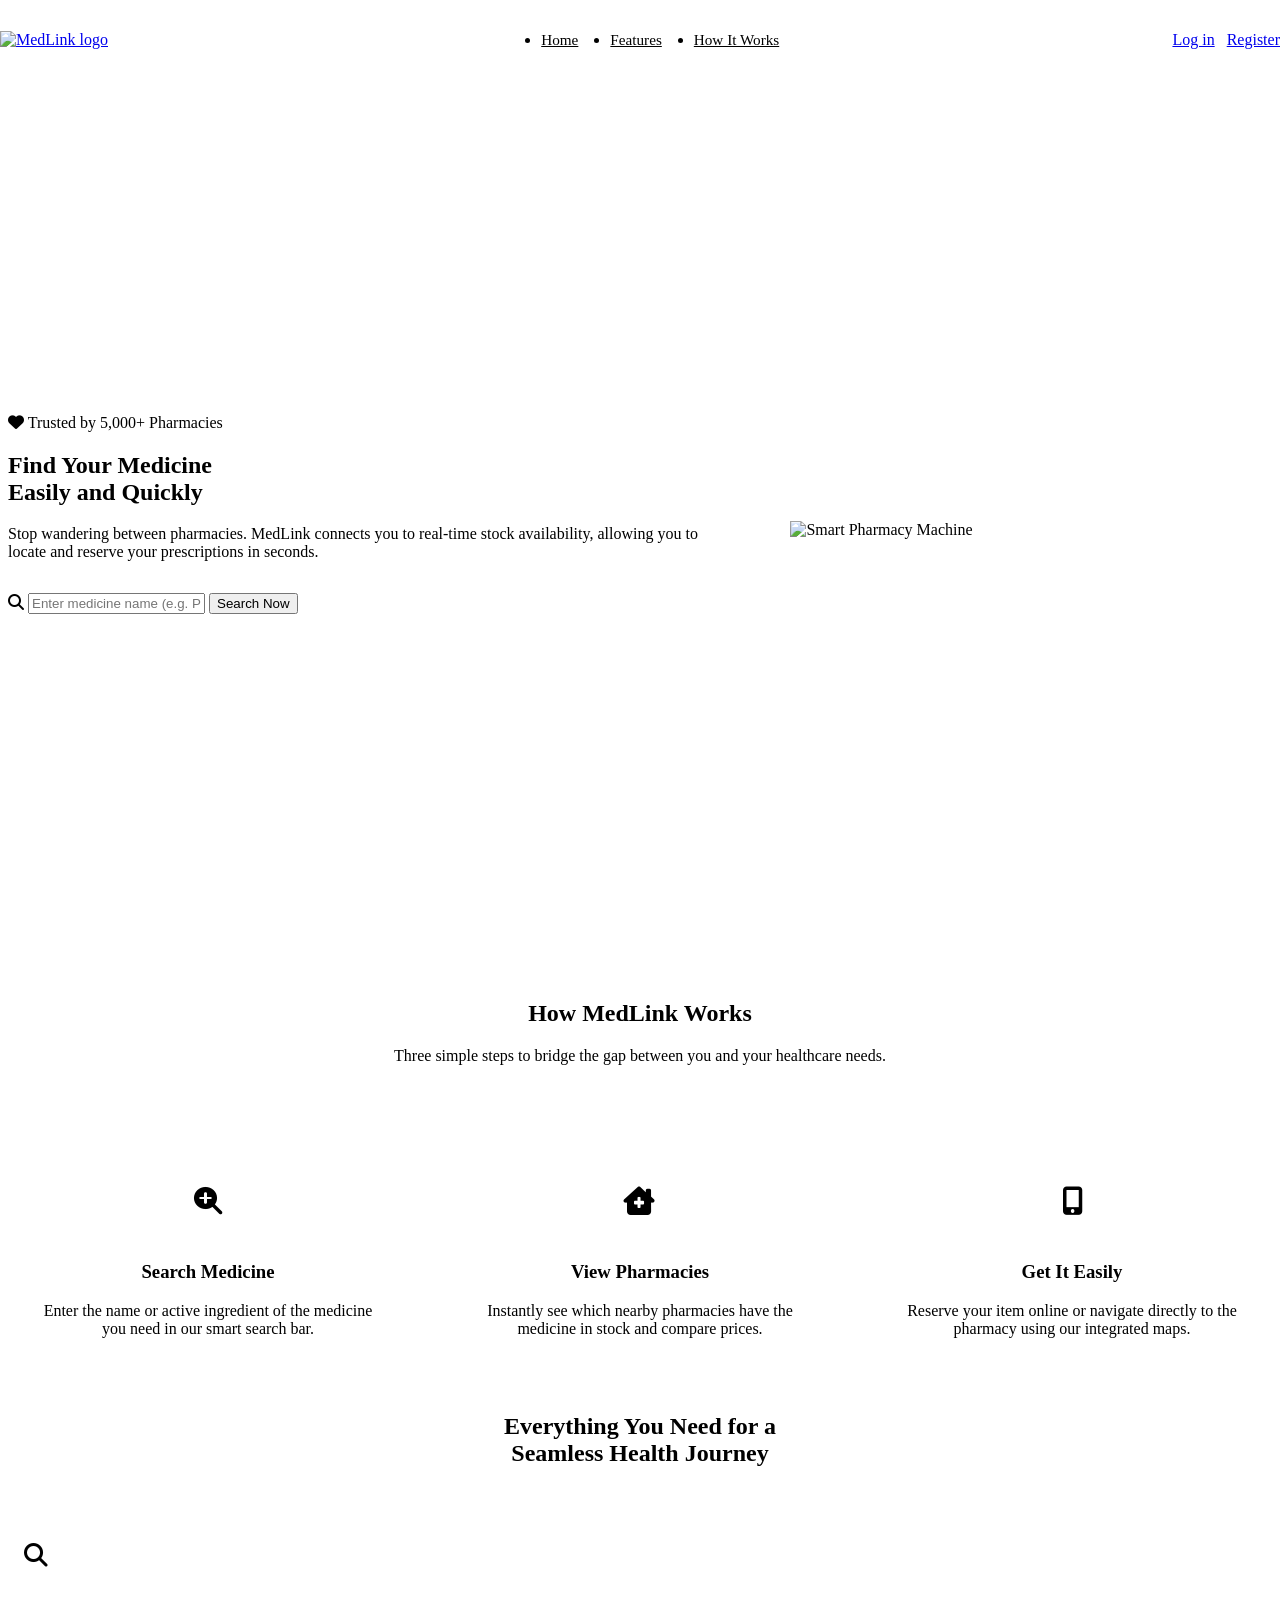
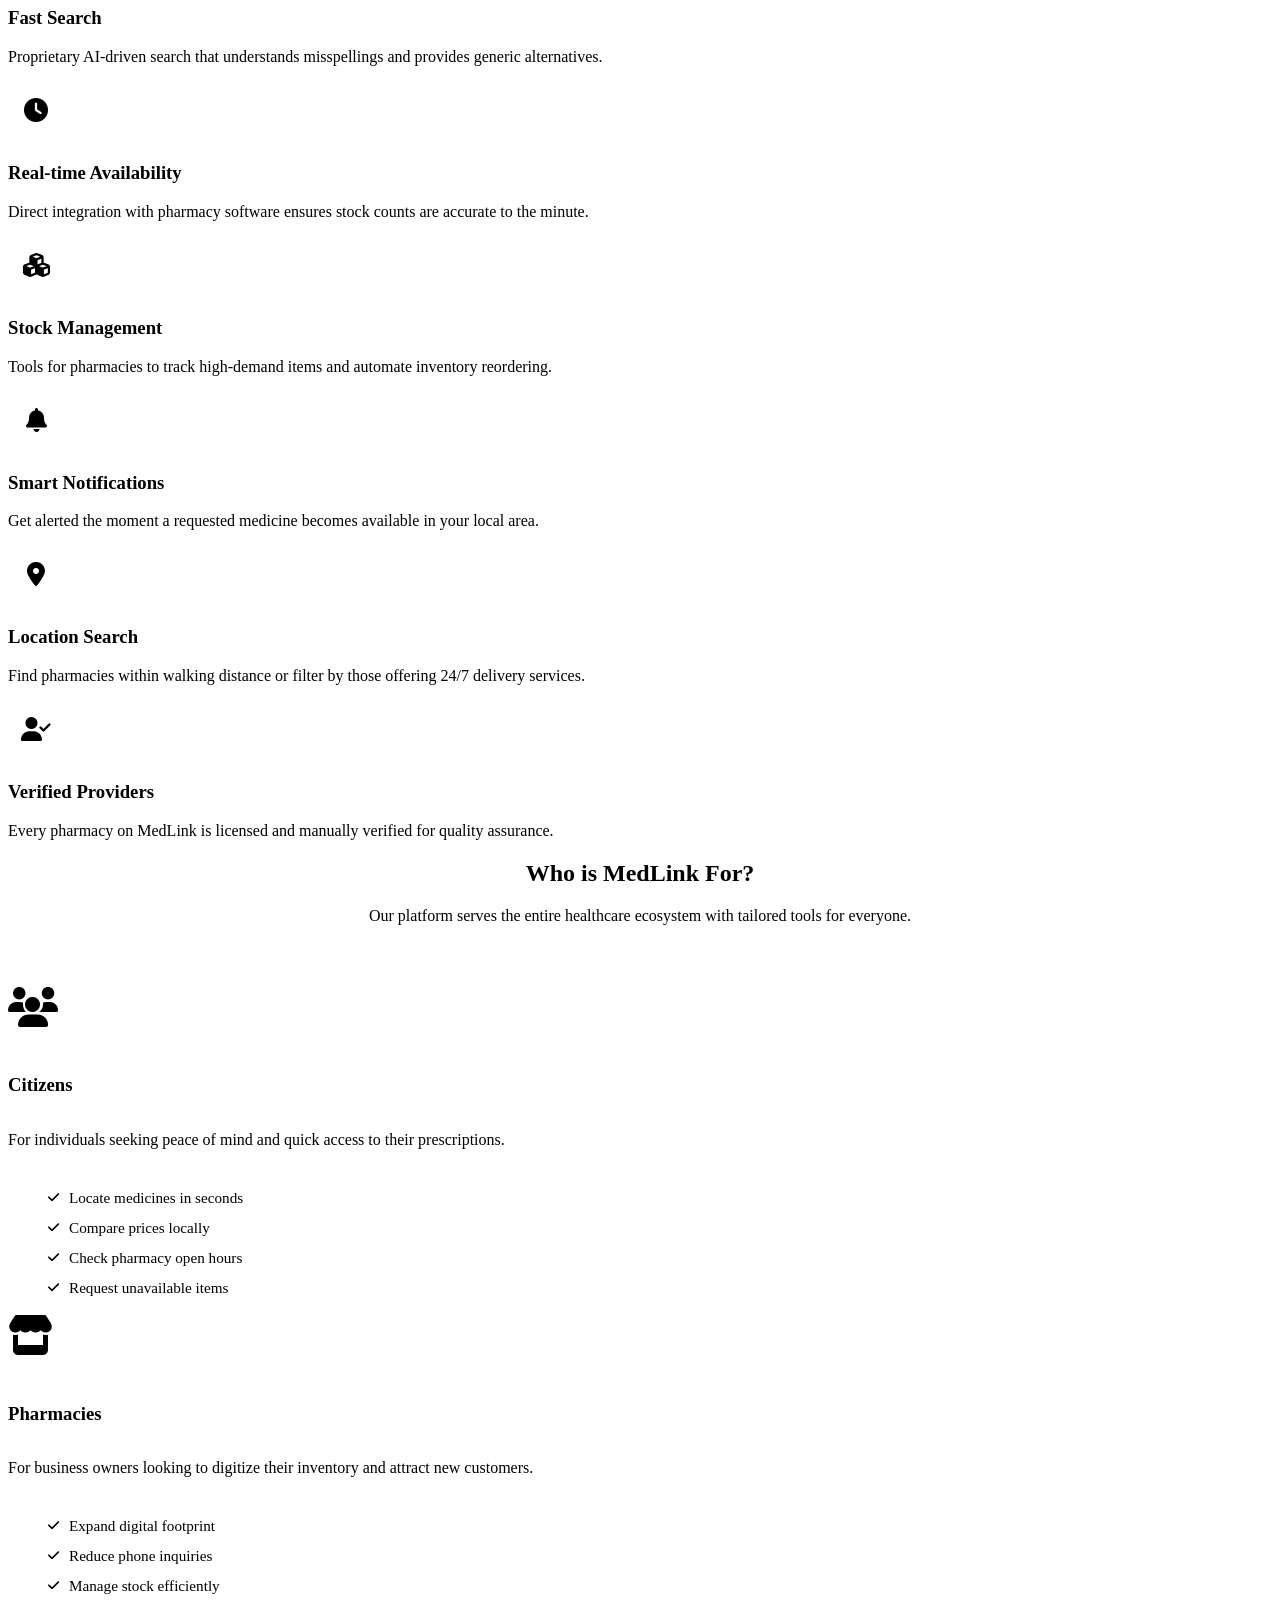
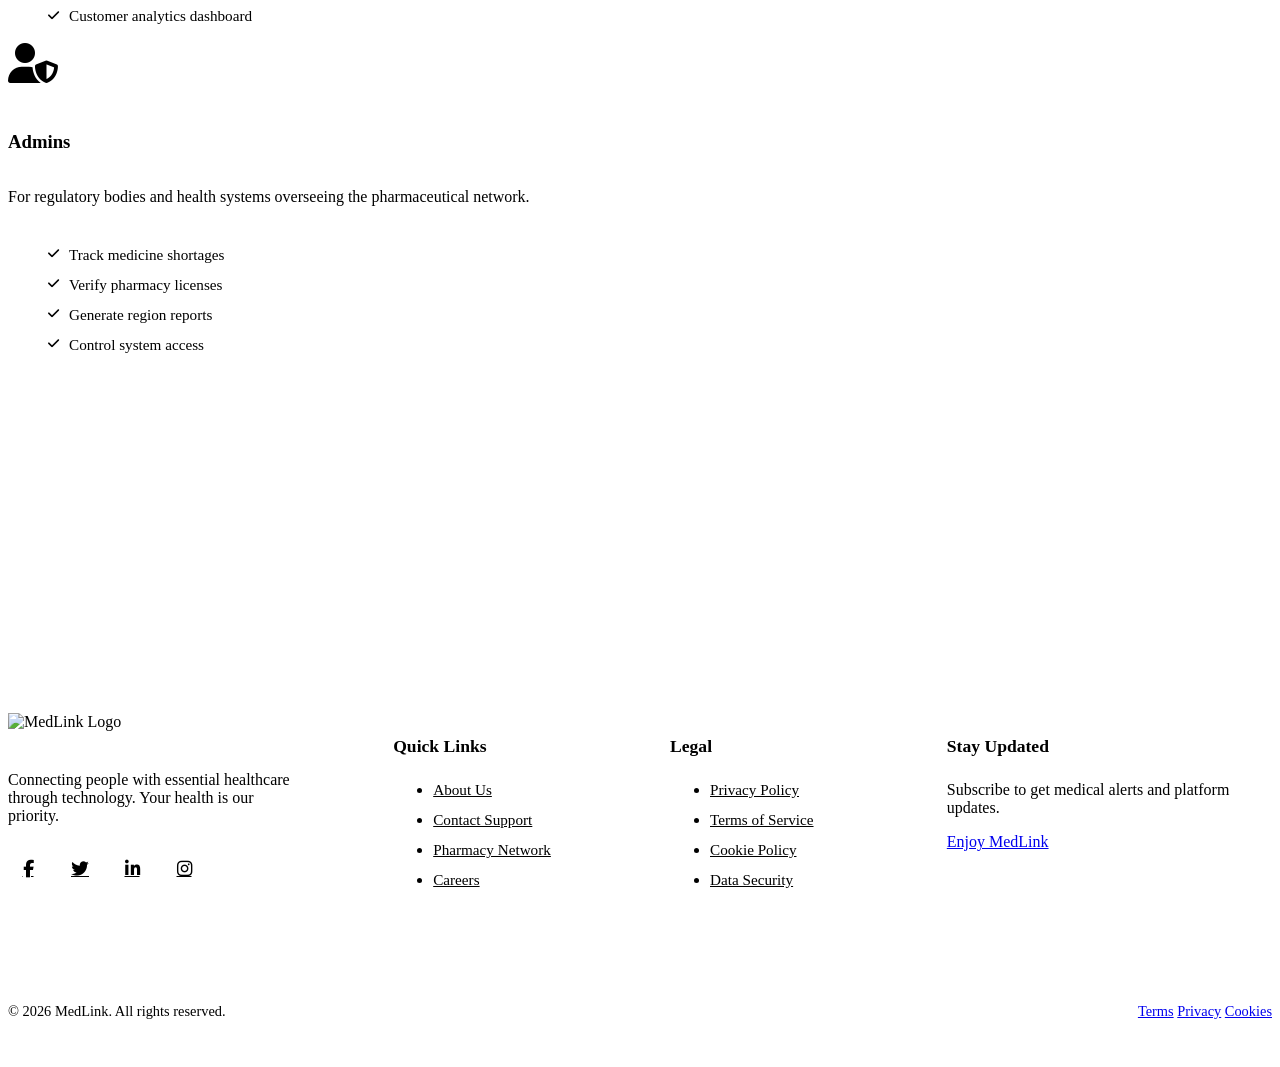
==== frontend/index.html @ 06c96917 "feat: implement citizen dashboard UI with responsive navigation, search functionality, and modern ca" ====
<!doctype html>
<html lang="en">
  <head>
    <meta charset="UTF-8" />
    <meta name="viewport" content="width=device-width, initial-scale=1.0" />
    <meta
      name="description"
      content="MedLink helps you find available medicines in nearby pharmacies quickly and easily."
    />
    <link rel="icon" href="images/favicon.ico" />
    <title>MedLink - Find Your Medicine Easily</title>
    <!-- icon -->
    <link
      rel="stylesheet"
      href="https://cdnjs.cloudflare.com/ajax/libs/font-awesome/6.4.0/css/all.min.css"
    />
    <!-- font -->
    <link
      href="https://fonts.googleapis.com/css2?family=Inter:wght@400;600&family=Outfit:wght@500;700&display=swap"
      rel="stylesheet"
    />
    <!-- import global css -->
    <link rel="stylesheet" href="css/global.css" />
    <link rel="stylesheet" href="css/home.css" />
  </head>
  <body>
    <header>
      <div class="container">
        <a href="#"
          ><img src="images/logo.png" alt="MedLink logo" class="logo"
        /></a>
        <nav>
          <ul class="nav-links" id="homeNavLinks">
            <li><a href="#Home">Home</a></li>
            <li><a href="#Features">Features</a></li>
            <li><a href="#How-Work">How It Works</a></li>
            <li class="mobile-auth-link"><a href="login.html">Log in</a></li>
            <li class="mobile-auth-link">
              <a href="register.html">Register</a>
            </li>
          </ul>
        </nav>
        <div class="auth-buttons">
          <a href="login.html" class="btn btn-accent">Log in</a>
          <a href="register.html" class="btn btn-primary">Register</a>
        </div>
        <button class="home-menu-btn" id="homeMenuBtn" aria-label="Toggle menu">
          <i class="fas fa-bars"></i>
        </button>
      </div>
    </header>

    <main>
      <!-- Hero Section -->
      <section id="Home" class="hero container">
        <div class="hero-content">
          <div class="badge badge-accent">
            <i class="fas fa-heart"></i> Trusted by 5,000+ Pharmacies
          </div>
          <h1>
            Find Your <span>Medicine</span><br />
            Easily and Quickly
          </h1>
          <p>
            Stop wandering between pharmacies. MedLink connects you to real-time
            stock availability, allowing you to locate and reserve your
            prescriptions in seconds.
          </p>
         
            <div class="search-container">
              <div class="input-group">
                <i class="fas fa-search"></i>
                <input
                  type="text"
                  class="input"
                  placeholder="Enter medicine name (e.g. Paracetamol)..."
                />
                <button class="btn btn-primary">Search Now</button>
              </div>
            </div>
          
        </div>
        <div class="hero-image">
          <img src="images/hero-machine.png" alt="Smart Pharmacy Machine" />
        </div>
      </section>

      <!-- How It Works Section -->
      <section id="How-Work" class="section container">
        <div class="section-header">
          <h2>How MedLink Works</h2>
          <p>
            Three simple steps to bridge the gap between you and your healthcare
            needs.
          </p>
        </div>
        <div class="steps-container">
          <div class="step-item">
            <div class="step-icon">
              <i class="fas fa-search-plus"></i>
              <div class="step-number">01</div>
            </div>
            <h3>Search Medicine</h3>
            <p>
              Enter the name or active ingredient of the medicine you need in
              our smart search bar.
            </p>
          </div>
          <div class="step-item">
            <div class="step-icon">
              <i class="fas fa-clinic-medical"></i>
              <div class="step-number">02</div>
            </div>
            <h3>View Pharmacies</h3>
            <p>
              Instantly see which nearby pharmacies have the medicine in stock
              and compare prices.
            </p>
          </div>
          <div class="step-item">
            <div class="step-icon">
              <i class="fas fa-mobile-alt"></i>
              <div class="step-number">03</div>
            </div>
            <h3>Get It Easily</h3>
            <p>
              Reserve your item online or navigate directly to the pharmacy
              using our integrated maps.
            </p>
          </div>
        </div>
      </section>

      <!-- Features Section -->
      <section id="Features" class="section container">
        <div class="section-header">
          <h2>Everything You Need for a<br />Seamless Health Journey</h2>
        </div>
        <div class="grid grid-3">
          <div class="card">
            <div class="feature-icon"><i class="fas fa-search"></i></div>
            <h3>Fast Search</h3>
            <p>
              Proprietary AI-driven search that understands misspellings and
              provides generic alternatives.
            </p>
          </div>
          <div class="card">
            <div class="feature-icon"><i class="fas fa-clock"></i></div>
            <h3>Real-time Availability</h3>
            <p>
              Direct integration with pharmacy software ensures stock counts are
              accurate to the minute.
            </p>
          </div>
          <div class="card">
            <div class="feature-icon"><i class="fas fa-cubes"></i></div>
            <h3>Stock Management</h3>
            <p>
              Tools for pharmacies to track high-demand items and automate
              inventory reordering.
            </p>
          </div>
          <div class="card">
            <div class="feature-icon"><i class="fas fa-bell"></i></div>
            <h3>Smart Notifications</h3>
            <p>
              Get alerted the moment a requested medicine becomes available in
              your local area.
            </p>
          </div>
          <div class="card">
            <div class="feature-icon">
              <i class="fas fa-map-marker-alt"></i>
            </div>
            <h3>Location Search</h3>
            <p>
              Find pharmacies within walking distance or filter by those
              offering 24/7 delivery services.
            </p>
          </div>
          <div class="card">
            <div class="feature-icon"><i class="fas fa-user-check"></i></div>
            <h3>Verified Providers</h3>
            <p>
              Every pharmacy on MedLink is licensed and manually verified for
              quality assurance.
            </p>
          </div>
        </div>
      </section>

      <!-- Target Audience Section -->
      <section class="section container">
        <div class="section-header">
          <h2>Who is MedLink For?</h2>
          <p>
            Our platform serves the entire healthcare ecosystem with tailored
            tools for everyone.
          </p>
        </div>
        <div class="grid grid-3">
          <div class="card audience-card">
            <div class="audience-icon"><i class="fas fa-users"></i></div>
            <h3>Citizens</h3>
            <p>
              For individuals seeking peace of mind and quick access to their
              prescriptions.
            </p>
            <ul class="audience-list">
              <li><i class="fas fa-check"></i> Locate medicines in seconds</li>
              <li><i class="fas fa-check"></i> Compare prices locally</li>
              <li><i class="fas fa-check"></i> Check pharmacy open hours</li>
              <li><i class="fas fa-check"></i> Request unavailable items</li>
            </ul>
          </div>
          <div class="card audience-card">
            <div class="audience-icon"><i class="fas fa-store"></i></div>
            <h3>Pharmacies</h3>
            <p>
              For business owners looking to digitize their inventory and
              attract new customers.
            </p>
            <ul class="audience-list">
              <li><i class="fas fa-check"></i> Expand digital footprint</li>
              <li><i class="fas fa-check"></i> Reduce phone inquiries</li>
              <li><i class="fas fa-check"></i> Manage stock efficiently</li>
              <li><i class="fas fa-check"></i> Customer analytics dashboard</li>
            </ul>
          </div>
          <div class="card audience-card">
            <div class="audience-icon">
              <i class="fas fa-user-shield"></i>
            </div>
            <h3>Admins</h3>
            <p>
              For regulatory bodies and health systems overseeing the
              pharmaceutical network.
            </p>
            <ul class="audience-list">
              <li><i class="fas fa-check"></i> Track medicine shortages</li>
              <li><i class="fas fa-check"></i> Verify pharmacy licenses</li>
              <li><i class="fas fa-check"></i> Generate region reports</li>
              <li><i class="fas fa-check"></i> Control system access</li>
            </ul>
          </div>
        </div>
      </section>

      <!-- Pharmacy Banner -->
      <section class="section container">
        <div class="banner">
          <div>
            <h2>Are you a pharmacy?</h2>
            <p>
              Join MedLink today and reach thousands of customers in your area.
              Modernize your stock management for free.
            </p>
          </div>
          <a href="register.html" class="btn btn-white">
            Register as Pharmacy <i class="fas fa-arrow-right"></i>
          </a>
        </div>
      </section>
    </main>

    <footer>
      <div class="container">
        <div class="footer-grid">
          <div>
            <img src="images/logo.png" alt="MedLink Logo" class="footer-logo" />
            <p class="footer-description">
              Connecting people with essential healthcare through technology.
              Your health is our priority.
            </p>
            <div class="social-links">
              <a href="#"><i class="fab fa-facebook-f"></i></a>
              <a href="#"><i class="fab fa-twitter"></i></a>
              <a href="#"><i class="fab fa-linkedin-in"></i></a>
              <a href="#"><i class="fab fa-instagram"></i></a>
            </div>
          </div>
          <div>
            <h4 class="footer-heading">Quick Links</h4>
            <ul class="footer-links">
              <li><a href="#">About Us</a></li>
              <li><a href="#">Contact Support</a></li>
              <li><a href="#">Pharmacy Network</a></li>
              <li><a href="#">Careers</a></li>
            </ul>
          </div>
          <div>
            <h4 class="footer-heading">Legal</h4>
            <ul class="footer-links">
              <li><a href="#">Privacy Policy</a></li>
              <li><a href="#">Terms of Service</a></li>
              <li><a href="#">Cookie Policy</a></li>
              <li><a href="#">Data Security</a></li>
            </ul>
          </div>
          <div>
            <h4 class="footer-heading">Stay Updated</h4>
            <p>Subscribe to get medical alerts and platform updates.</p>
            <a href="register.html" class="btn btn-primary">Enjoy MedLink</a>
          </div>
        </div>
        <div class="footer-bottom">
          <p>&copy; 2026 MedLink. All rights reserved.</p>
          <div class="flex gap-md">
            <a href="#">Terms</a>
            <a href="#">Privacy</a>
            <a href="#">Cookies</a>
          </div>
        </div>
      </div>
    </footer>

    <script>
      // Mobile menu toggle for home page
      const homeMenuBtn = document.getElementById("homeMenuBtn");
      const homeNavLinks = document.getElementById("homeNavLinks");
      if (homeMenuBtn && homeNavLinks) {
        homeMenuBtn.addEventListener("click", () => {
          homeNavLinks.classList.toggle("active");
          const icon = homeMenuBtn.querySelector("i");
          icon.classList.toggle("fa-bars");
          icon.classList.toggle("fa-times");
        });
        // Close menu when a link is clicked
        homeNavLinks.querySelectorAll("a").forEach((link) => {
          link.addEventListener("click", () => {
            homeNavLinks.classList.remove("active");
            const icon = homeMenuBtn.querySelector("i");
            icon.classList.add("fa-bars");
            icon.classList.remove("fa-times");
          });
        });
      }
    </script>
  </body>
</html>
---- frontend/css/home.css ----
/* Header & Navigation */
header {
  position: fixed;
  top: 0;
  left: 0;
  width: 100%;
  z-index: 1000;
  height: 80px;
  background: rgba(255, 255, 255, 0.85);
  backdrop-filter: blur(12px);
  border-bottom: 1px solid var(--border);
  display: flex;
  align-items: center;
}

header .container {
  display: flex;
  justify-content: space-between;
  align-items: center;
  width: 100%;
}

.nav-links {
  display: flex;
  gap: 32px;
}

.nav-links a {
  font-weight: 500;
  color: var(--text-main);
  font-size: 0.95rem;
}

.nav-links a:hover {
  color: var(--accent);
}

.auth-buttons {
  display: flex;
  gap: 12px;
}

/* Mobile Menu Toggle */
.home-menu-btn {
  display: none;
  background: none;
  border: none;
  font-size: 1.5rem;
  color: var(--text-heading);
  cursor: pointer;
  padding: 8px;
}

/* Mobile auth links hidden on desktop */
.mobile-auth-link {
  display: none;
}

/* Hero Section */
.hero {
  min-height: calc(100vh - 80px);
  margin-top: 80px;
  display: flex;
  align-items: center;
  gap: 60px;
  padding-top: 40px;
  padding-bottom: 40px;
}

.hero-content {
  flex: 1.2;
}

.hero-content h1 span {
  color: var(--accent);
}

.hero-image {
  flex: 0.8;
  position: relative;
  display: flex;
  justify-content: flex-end;
}

.hero-image img {
  width: 100%;
  max-width: 500px;
  border-radius: var(--radius-lg);
  box-shadow: var(--shadow-xl);
  animation: float 6s ease-in-out infinite;
}

@keyframes float {
  0%,
  100% {
    transform: translateY(0);
  }
  50% {
    transform: translateY(-20px);
  }
}

.search-container {
  max-width:100%;
  margin: 32px 0;
}

.social-proof {
  display: flex;
  align-items: center;
  gap: 16px;
}

.user-avatars {
  display: flex;
}

.user-avatars img {
  width: 36px;
  height: 36px;
  border-radius: 50%;
  border: 2px solid var(--bg-card);
  margin-left: -12px;
  object-fit: cover;
}

.user-avatars img:first-child {
  margin-left: 0;
}

.social-proof-text {
  font-size: 0.9rem;
  color: var(--text-muted);
  font-weight: 500;
}

.social-proof-text span {
  color: var(--text-heading);
  font-weight: 700;
}

/* How It Works Section */
.section-header {
  text-align: center;
  max-width: 700px;
  margin: 0 auto 60px;
}

/* Steps */
.steps-container {
  display: grid;
  grid-template-columns: repeat(3, 1fr);
  gap: 32px;
  position: relative;
}

.step-item {
  text-align: center;
  background: var(--bg-card);
  padding: 40px 24px;
  border-radius: var(--radius-lg);
  border: 1px solid var(--border);
  transition: var(--transition);
}

.step-item:hover {
  border-color: var(--accent-soft);
  box-shadow: var(--shadow-lg);
}

.step-icon {
  width: 72px;
  height: 72px;
  background: var(--accent-soft);
  color: var(--accent);
  border-radius: 20px;
  display: flex;
  align-items: center;
  justify-content: center;
  margin: 0 auto 24px;
  font-size: 1.75rem;
  position: relative;
}

.step-number {
  position: absolute;
  top: -8px;
  right: -8px;
  background: var(--success);
  color: white;
  width: 28px;
  height: 28px;
  border-radius: 50%;
  font-size: 0.75rem;
  display: flex;
  align-items: center;
  justify-content: center;
  font-weight: 800;
  border: 4px solid var(--bg-card);
}

/* Features Section */
.feature-icon {
  width: 56px;
  height: 56px;
  background: var(--accent-soft);
  color: var(--accent);
  border-radius: 16px;
  display: flex;
  align-items: center;
  justify-content: center;
  margin-bottom: 24px;
  font-size: 1.5rem;
}

/* Audience Section */
.audience-card {
  display: flex;
  flex-direction: column;
}

.audience-icon {
  font-size: 2.5rem;
  color: var(--accent);
  margin-bottom: 24px;
}

.audience-list {
  margin-top: 24px;
  display: flex;
  flex-direction: column;
  gap: 12px;
}

.audience-list li {
  display: flex;
  align-items: center;
  gap: 10px;
  font-size: 0.95rem;
  color: var(--text-muted);
}

.audience-list li i {
  color: var(--success);
  font-size: 0.8rem;
}

/* Banner */
.banner {
  background: linear-gradient(135deg, var(--primary), var(--accent));
  padding: 80px 60px;
  border-radius: var(--radius-lg);
  color: white;
  display: flex;
  justify-content: space-between;
  align-items: center;
  gap: 40px;
  position: relative;
  overflow: hidden;
}

.banner h2 {
  color: white;
}

.banner p {
  color: rgba(255, 255, 255, 0.8);
  margin-bottom: 0;
  max-width: 500px;
}

.btn-white {
  background: white;
  color: var(--primary);
  white-space: nowrap;
}

.btn-white:hover {
  background: #f8fafc;
  transform: translateX(2px);
}

/* Footer Colors & Layout */
footer {
  padding-top: 80px;
  background: var(--bg-card);
  border-top: 1px solid var(--border);
}

.footer-grid {
  display: grid;
  grid-template-columns: 1.5fr 1fr 1fr 1.5fr;
  gap: 60px;
  margin-bottom: 60px;
}

.footer-logo {
  height: 36px;
  margin-bottom: 24px;
}

.footer-description {
  max-width: 300px;
}

.social-links {
  display: flex;
  gap: 12px;
  margin-top: 24px;
}

.social-links a {
  width: 40px;
  height: 40px;
  border-radius: 50%;
  background: var(--bg-main);
  display: flex;
  align-items: center;
  justify-content: center;
  color: var(--text-muted);
  font-size: 1.1rem;
}

.social-links a:hover {
  background: var(--accent);
  color: white;
  transform: translateY(-3px);
}

.footer-heading {
  font-size: 1.1rem;
  margin-bottom: 24px;
}

.footer-links li {
  margin-bottom: 12px;
}

.footer-links a {
  color: var(--text-muted);
  font-size: 0.95rem;
}

.footer-links a:hover {
  color: var(--accent);
  padding-left: 4px;
}

.footer-bottom {
  padding: 24px 0;
  border-top: 1px solid var(--border);
  display: flex;
  justify-content: space-between;
  align-items: center;
  font-size: 0.9rem;
  color: var(--text-muted);
}

/* ===================================================
   RESPONSIVE DESIGN - Tablet (1024px)
   =================================================== */
@media (max-width: 1024px) {
  .hero {
    flex-direction: column;
    text-align: center;
    gap: 30px;
  }

  .hero-content {
    display: flex;
    flex-direction: column;
    align-items: center;
  }

  .hero-image {
    justify-content: center;
  }

  .hero-image img {
    max-width: 100%;
  }

  .search-container {
    max-width: 100%;
  }

  .hero-content .flex {
    flex-wrap: wrap;
    justify-content: center;
  }

  .footer-grid {
    grid-template-columns: 1fr 1fr;
    gap: 40px;
  }

  .steps-container {
    grid-template-columns: repeat(2, 1fr);
  }
}

/* ===================================================
   RESPONSIVE DESIGN - Mobile (768px)
   =================================================== */
@media (max-width: 768px) {
  /* Hide auth buttons on mobile - accessible through hamburger */
  .auth-buttons {
    display: none;
  }

  .nav-links {
    position: fixed;
    top: 70px;
    left: 0;
    width: 100%;
    background: rgba(255, 255, 255, 0.98);
    backdrop-filter: blur(12px);
    flex-direction: column;
    padding: 16px var(--gutter);
    gap: 0;
    box-shadow: var(--shadow-lg);
    border-bottom: 1px solid var(--border);
    transform: translateY(-10px);
    opacity: 0;
    visibility: hidden;
    pointer-events: none;
    transition: var(--transition);
    z-index: 999;
  }

  .nav-links.active {
    transform: translateY(0);
    opacity: 1;
    visibility: visible;
    pointer-events: all;
  }

  .nav-links li {
    border-bottom: 1px solid var(--border);
  }

  .nav-links li:last-child {
    border-bottom: none;
  }

  .nav-links a {
    display: block;
    padding: 14px 0;
    font-size: 1rem;
  }

  .home-menu-btn {
    display: block;
  }

  /* Show auth links in mobile menu */
  .mobile-auth-link {
    display: list-item;
  }

  .mobile-auth-link:last-child a {
    color: var(--accent);
    font-weight: 600;
  }

  .steps-container {
    grid-template-columns: 1fr;
  }

  .banner {
    flex-direction: column;
    text-align: center;
    padding: 48px var(--gutter);
  }

  .banner p {
    max-width: 100%;
  }

  header {
    height: 70px;
  }

  .hero {
    margin-top: 70px;
    min-height: auto;
    padding-top: 32px;
    padding-bottom: 32px;
  }

  .hero-image img {
    max-width: 280px;
  }

  .search-container .input::placeholder {
    font-size: 0.9rem;
  }

  .search-container .btn {
    width: 100%;
    padding: 14px;
  }

  /* Hero CTA area */
  .hero-content .flex.gap-md {
    flex-direction: column;
    width: 100%;
    gap: 16px;
  }

  .hero-content .btn-outline {
    width: 100%;
    justify-content: center;
  }

  .social-proof {
    width: 100%;
    justify-content: center;
  }

  .section-header {
    margin-bottom: 40px;
  }

  .section-header h2 br {
    display: none;
  }

  .step-item {
    padding: 32px 20px;
  }

  footer {
    padding-top: 48px;
  }

  .footer-grid {
    grid-template-columns: 1fr 1fr;
    gap: 32px;
  }
}

/* ===================================================
   RESPONSIVE DESIGN - Small Mobile (500px)
   =================================================== */
@media (max-width: 500px) {
  .footer-grid {
    grid-template-columns: 1fr;
    gap: 28px;
  }

  .footer-bottom {
    flex-direction: column;
    gap: 12px;
    text-align: center;
  }

  .hero-content h1 br {
    display: none;
  }

  .social-proof {
    flex-direction: column;
    gap: 8px;
  }

  .banner {
    padding: 32px 20px;
    border-radius: var(--radius-md);
  }

  .hero-image img {
    max-width: 220px;
  }

  .step-item {
    padding: 24px 16px;
  }
}
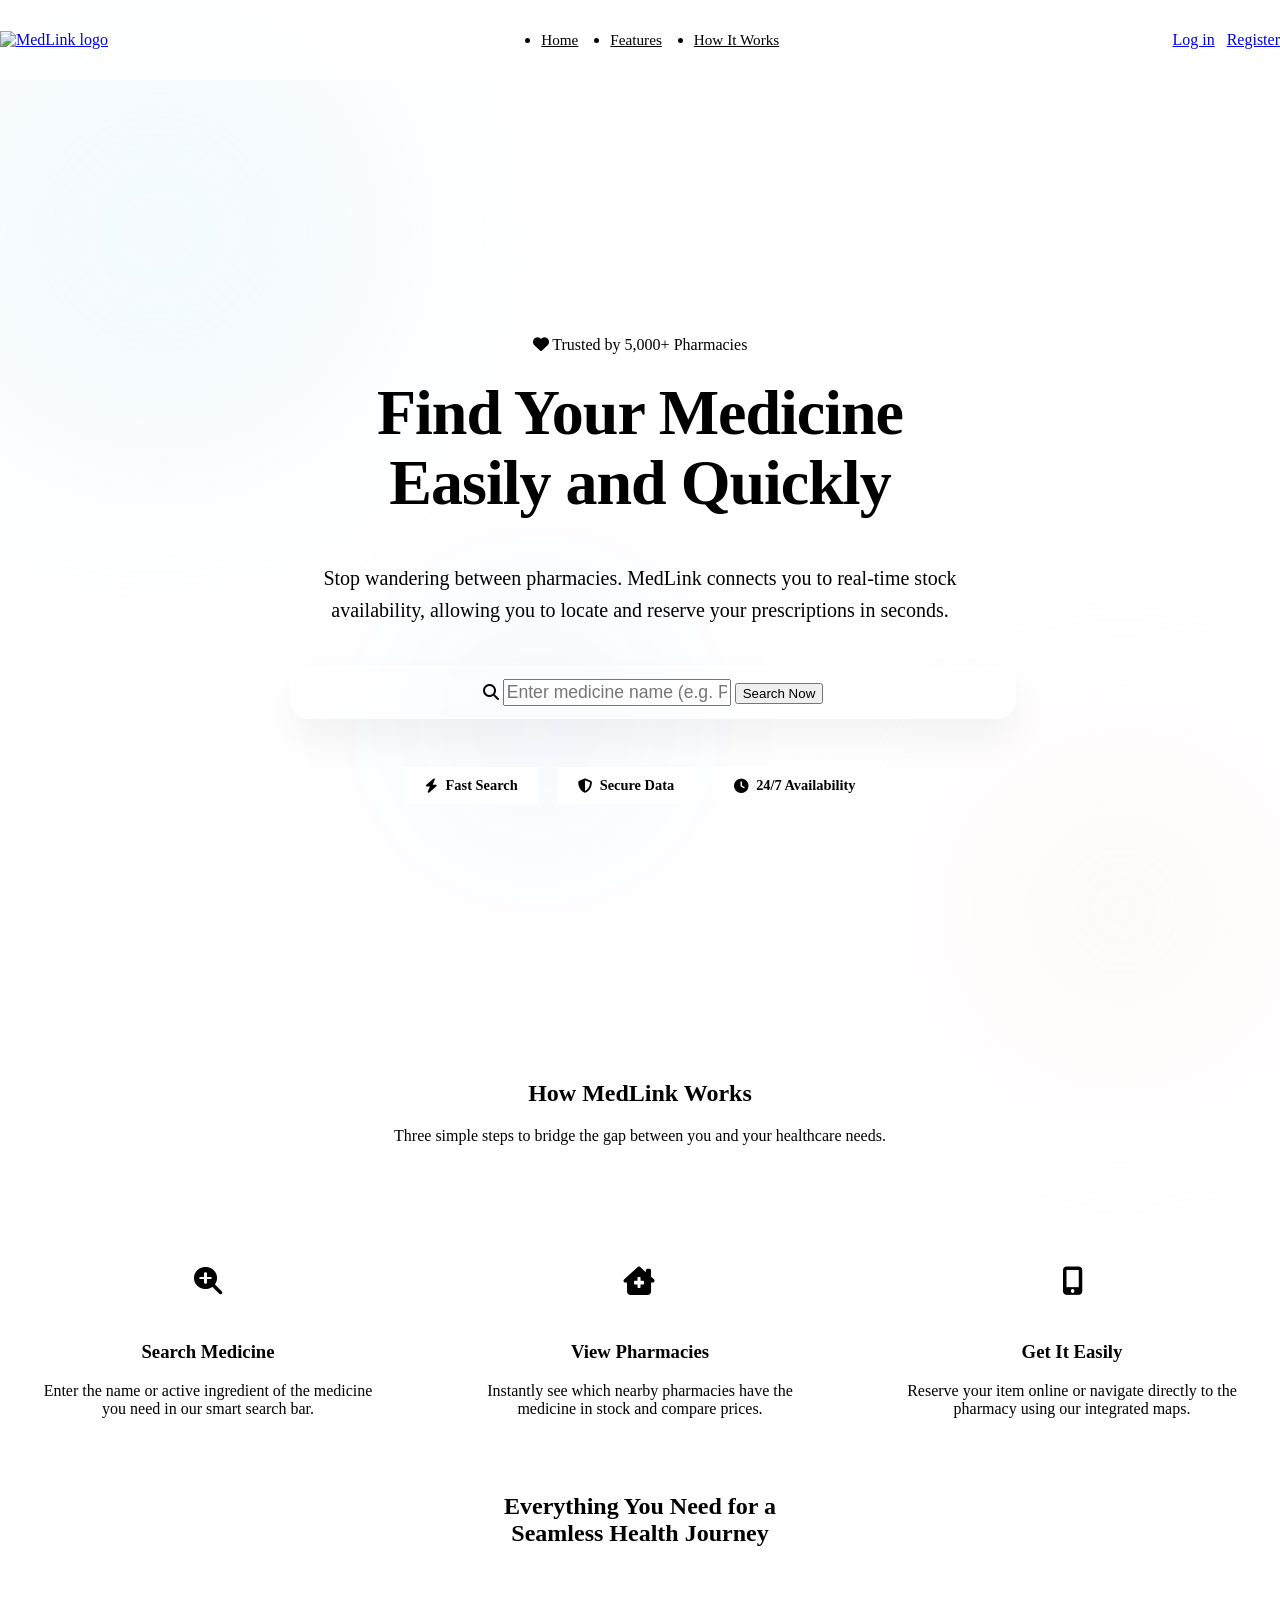
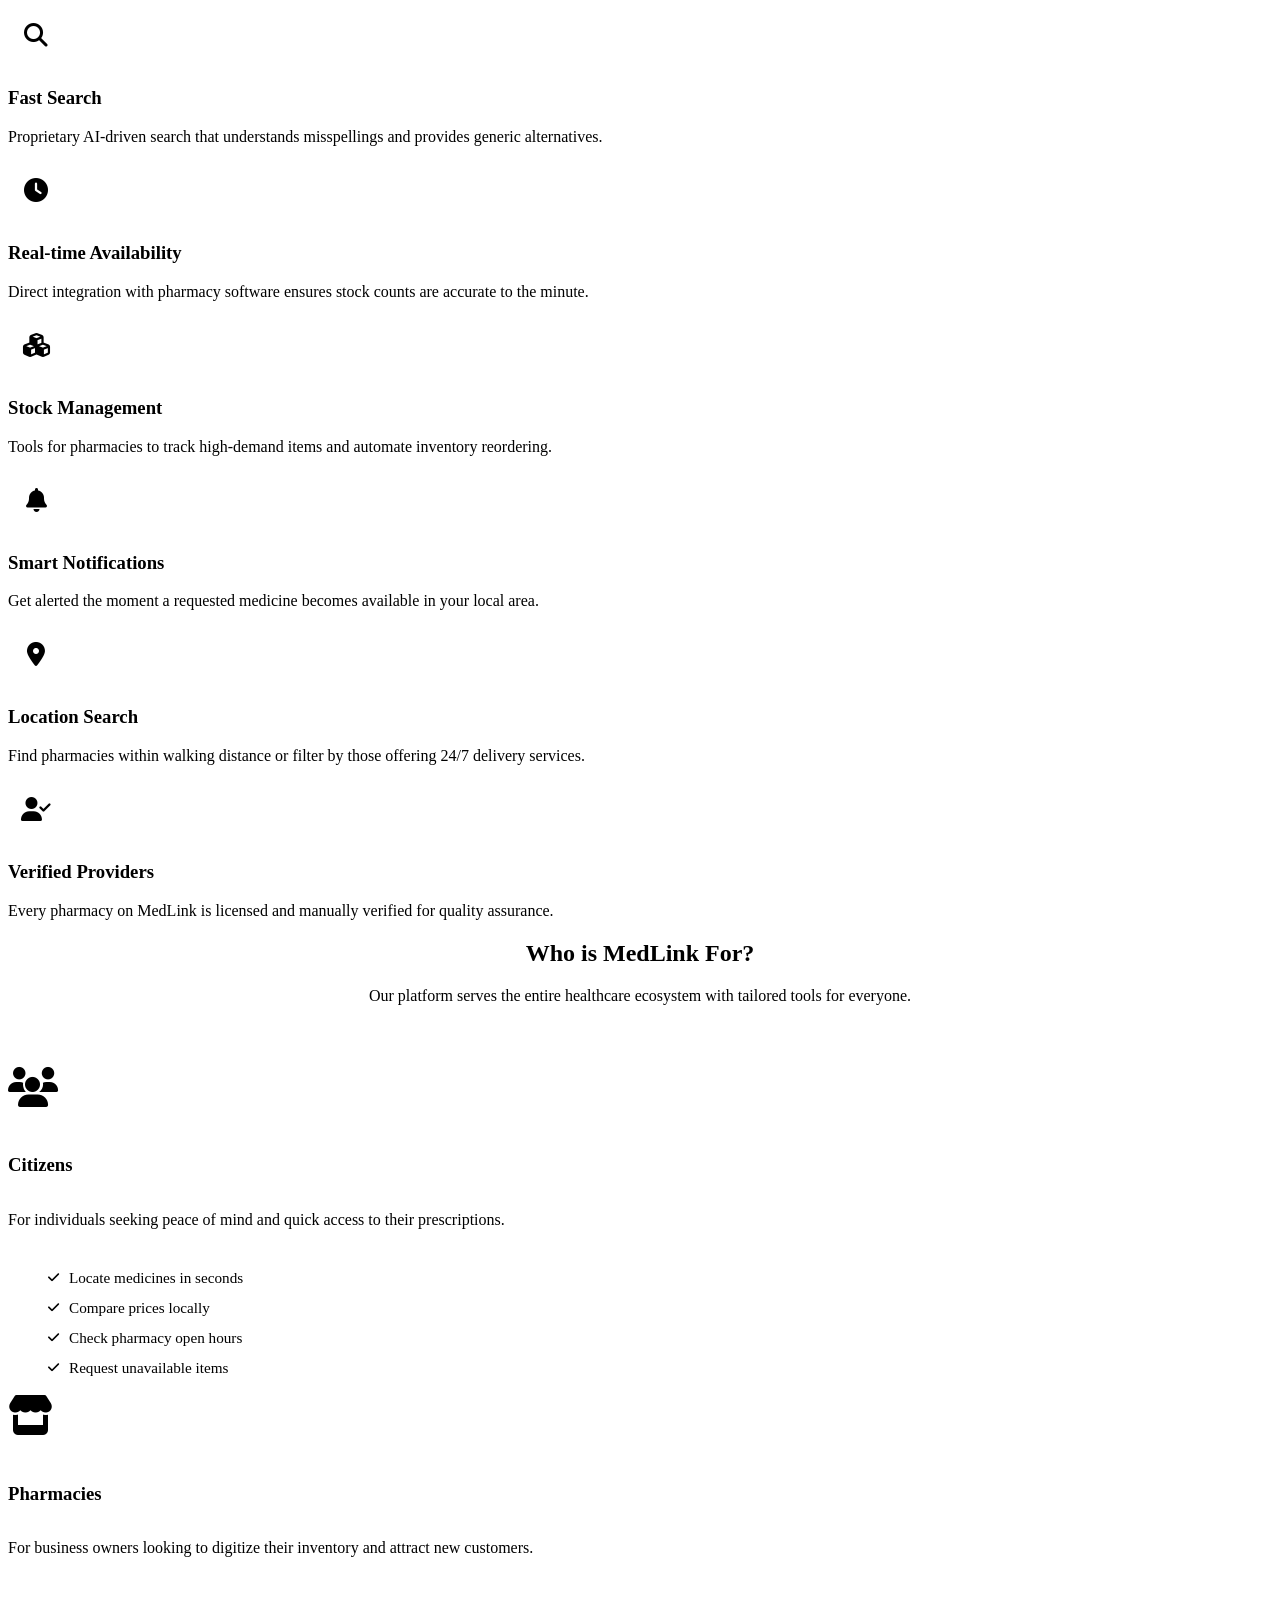
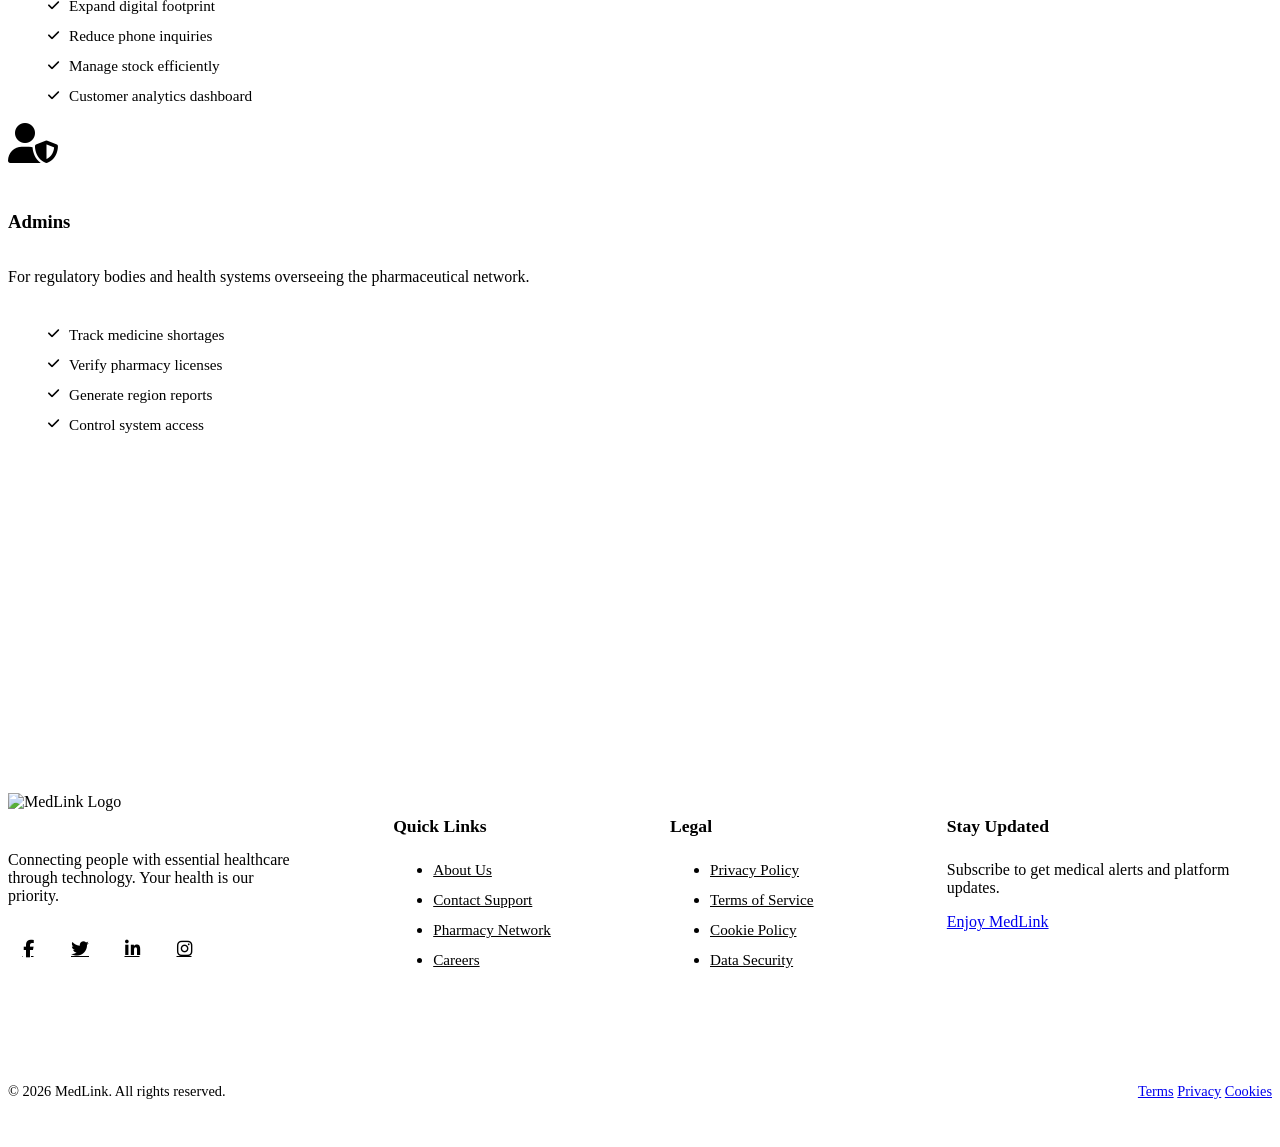
==== commit 5b0ffe02: "feat: add citizen dashboard and home page layouts with associated CSS styles" ====
--- a/frontend/index.html
+++ b/frontend/index.html
@@ -52,7 +52,13 @@
 
     <main>
       <!-- Hero Section -->
-      <section id="Home" class="hero container">
+      <section id="Home" class="hero hero-centered container">
+        <div class="hero-bg-blobs">
+          <div class="blob blob-1"></div>
+          <div class="blob blob-2"></div>
+          <div class="blob blob-3"></div>
+        </div>
+        
         <div class="hero-content">
           <div class="badge badge-accent">
             <i class="fas fa-heart"></i> Trusted by 5,000+ Pharmacies
@@ -61,27 +67,29 @@
             Find Your <span>Medicine</span><br />
             Easily and Quickly
           </h1>
-          <p>
+          <p class="hero-subtitle">
             Stop wandering between pharmacies. MedLink connects you to real-time
             stock availability, allowing you to locate and reserve your
             prescriptions in seconds.
           </p>
          
-            <div class="search-container">
-              <div class="input-group">
-                <i class="fas fa-search"></i>
-                <input
-                  type="text"
-                  class="input"
-                  placeholder="Enter medicine name (e.g. Paracetamol)..."
-                />
-                <button class="btn btn-primary">Search Now</button>
-              </div>
-            </div>
-          
-        </div>
-        <div class="hero-image">
-          <img src="images/hero-machine.png" alt="Smart Pharmacy Machine" />
+          <div class="search-container glass-search">
+            <div class="input-group">
+              <i class="fas fa-search"></i>
+              <input
+                type="text"
+                class="input"
+                placeholder="Enter medicine name (e.g. Paracetamol)..."
+              />
+              <button class="btn btn-primary">Search Now</button>
+            </div>
+          </div>
+
+          <div class="hero-badges">
+            <div class="h-badge"><i class="fas fa-bolt"></i> Fast Search</div>
+            <div class="h-badge"><i class="fas fa-shield-alt"></i> Secure Data</div>
+            <div class="h-badge"><i class="fas fa-clock"></i> 24/7 Availability</div>
+          </div>
         </div>
       </section>
 
--- a/frontend/css/home.css
+++ b/frontend/css/home.css
@@ -56,53 +56,166 @@
   display: none;
 }
 
-/* Hero Section */
+/* Hero Section - Centered Modern Design */
 .hero {
   min-height: calc(100vh - 80px);
   margin-top: 80px;
   display: flex;
   align-items: center;
-  gap: 60px;
-  padding-top: 40px;
-  padding-bottom: 40px;
+  justify-content: center;
+  position: relative;
+  overflow: visible;
+  padding: 80px 0;
+  text-align: center;
 }
 
 .hero-content {
-  flex: 1.2;
+  max-width: 900px;
+  z-index: 10;
+  display: flex;
+  flex-direction: column;
+  align-items: center;
+}
+
+.hero-content h1 {
+  font-size: 4rem;
+  line-height: 1.1;
+  margin: 24px 0;
+  letter-spacing: -1px;
+}
+
+.hero-subtitle {
+  font-size: 1.25rem;
+  color: var(--text-muted);
+  max-width: 700px;
+  margin-bottom: 40px;
+  line-height: 1.6;
 }
 
 .hero-content h1 span {
   color: var(--accent);
-}
-
-.hero-image {
-  flex: 0.8;
   position: relative;
-  display: flex;
-  justify-content: flex-end;
-}
-
-.hero-image img {
+}
+
+/* Background Abstract Blobs */
+.hero-bg-blobs {
+  position: absolute;
+  top: 50%;
+  left: 50%;
+  transform: translate(-50%, -50%);
   width: 100%;
-  max-width: 500px;
-  border-radius: var(--radius-lg);
-  box-shadow: var(--shadow-xl);
-  animation: float 6s ease-in-out infinite;
-}
-
-@keyframes float {
-  0%,
-  100% {
-    transform: translateY(0);
-  }
-  50% {
-    transform: translateY(-20px);
-  }
-}
-
-.search-container {
-  max-width:100%;
-  margin: 32px 0;
+  height: 100%;
+  z-index: 1;
+  pointer-events: none;
+  overflow: visible;
+}
+
+.blob {
+  position: absolute;
+  filter: blur(80px);
+  opacity: 0.35;
+  border-radius: 50%;
+  animation: moveBlob 20s infinite alternate;
+}
+
+.blob-1 {
+  width: 500px;
+  height: 500px;
+  background: var(--accent-light, #e0f2fe);
+  top: -100px;
+  left: -100px;
+}
+
+.blob-2 {
+  width: 400px;
+  height: 400px;
+  background: #fdf2f2;
+  bottom: -50px;
+  right: -50px;
+  animation-delay: -5s;
+}
+
+.blob-3 {
+  width: 300px;
+  height: 300px;
+  background: var(--accent-soft, rgba(37, 99, 235, 0.1));
+  top: 50%;
+  left: 30%;
+  animation-delay: -10s;
+}
+
+@keyframes moveBlob {
+  from {
+    transform: translate(0, 0) rotate(0deg);
+  }
+  to {
+    transform: translate(30px, 50px) rotate(30deg);
+  }
+}
+
+/* Glassmorphic Search Bar */
+.glass-search {
+  max-width: 700px !important;
+  width: 100%;
+  background: rgba(255, 255, 255, 0.4) !important;
+  backdrop-filter: blur(16px);
+  border: 1px solid rgba(255, 255, 255, 0.6) !important;
+  padding: 12px !important;
+  border-radius: 20px !important;
+  box-shadow:
+    0 20px 40px rgba(0, 0, 0, 0.05),
+    inset 0 0 0 1px rgba(255, 255, 255, 0.5);
+  margin: 0 auto 48px auto !important;
+  transition: all 0.3s ease;
+}
+
+.glass-search:focus-within {
+  transform: scale(1.02);
+  background: rgba(255, 255, 255, 0.6) !important;
+  box-shadow: 0 30px 60px rgba(37, 99, 235, 0.1);
+}
+
+.glass-search .input-group {
+  background: transparent !important;
+  border: none !important;
+}
+
+.glass-search .input {
+  font-size: 1.1rem !important;
+  color: var(--text-heading) !important;
+}
+
+/* Hero Badges */
+.hero-badges {
+  display: flex;
+  gap: 20px;
+  flex-wrap: wrap;
+  justify-content: center;
+}
+
+.h-badge {
+  background: white;
+  padding: 10px 20px;
+  border-radius: var(--radius-full);
+  font-size: 0.9rem;
+  font-weight: 600;
+  color: var(--text-main);
+  box-shadow: var(--shadow-sm);
+  border: 1px solid var(--border);
+  display: flex;
+  align-items: center;
+  gap: 8px;
+  transition: all 0.3s ease;
+}
+
+.h-badge i {
+  color: var(--accent);
+}
+
+.h-badge:hover {
+  transform: translateY(-5px);
+  box-shadow: var(--shadow-md);
+  border-color: var(--accent-light);
 }
 
 .social-proof {
@@ -372,16 +485,12 @@
     align-items: center;
   }
 
-  .hero-image {
-    justify-content: center;
-  }
-
-  .hero-image img {
-    max-width: 100%;
-  }
-
-  .search-container {
-    max-width: 100%;
+  .hero-content h1 {
+    font-size: 3rem;
+  }
+
+  .glass-search {
+    max-width: 100% !important;
   }
 
   .hero-content .flex {
@@ -484,12 +593,24 @@
   .hero {
     margin-top: 70px;
     min-height: auto;
-    padding-top: 32px;
-    padding-bottom: 32px;
-  }
-
-  .hero-image img {
-    max-width: 280px;
+    padding-top: 60px;
+    padding-bottom: 60px;
+  }
+
+  .hero-content h1 {
+    font-size: 2.5rem;
+  }
+
+  .hero-subtitle {
+    font-size: 1.1rem;
+    margin-bottom: 32px;
+  }
+  .search-container {
+    padding: 2px;
+  }
+  .blob {
+    filter: blur(40px);
+    opacity: 0.2;
   }
 
   .search-container .input::placeholder {
